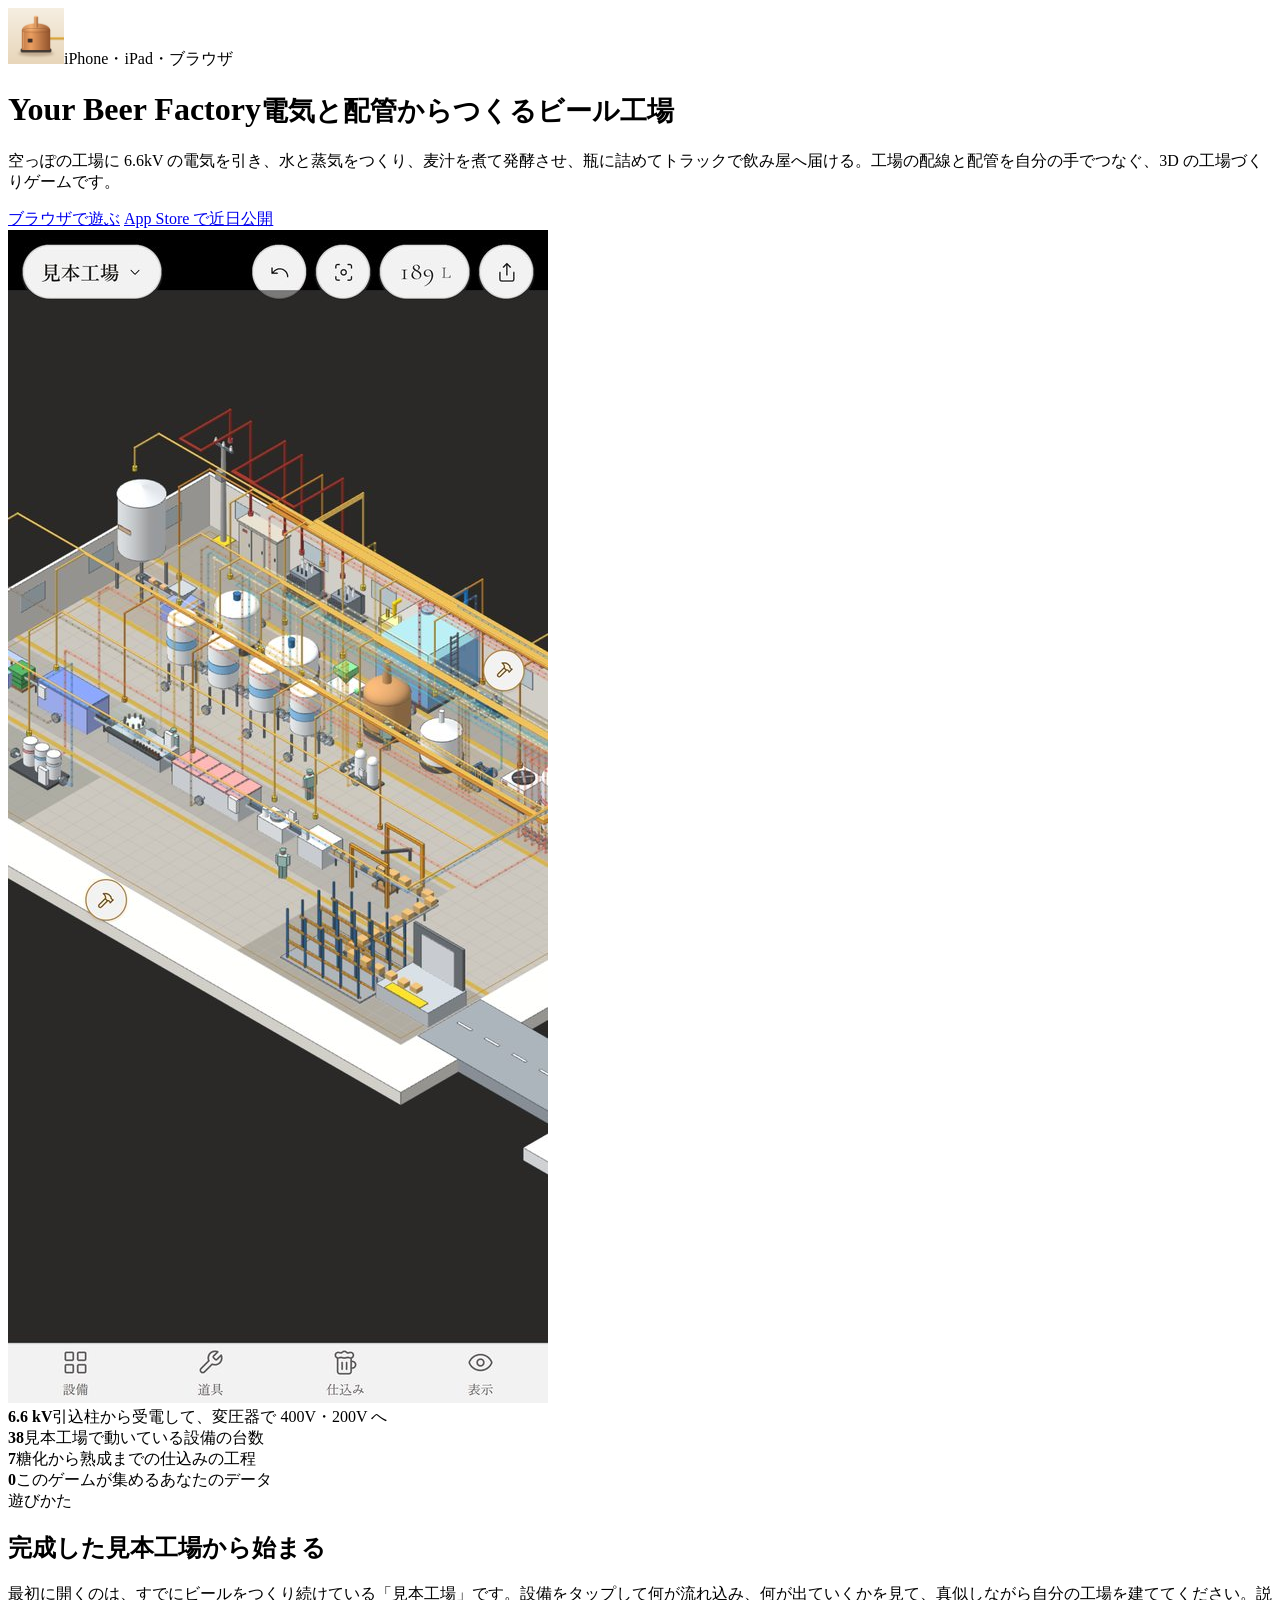
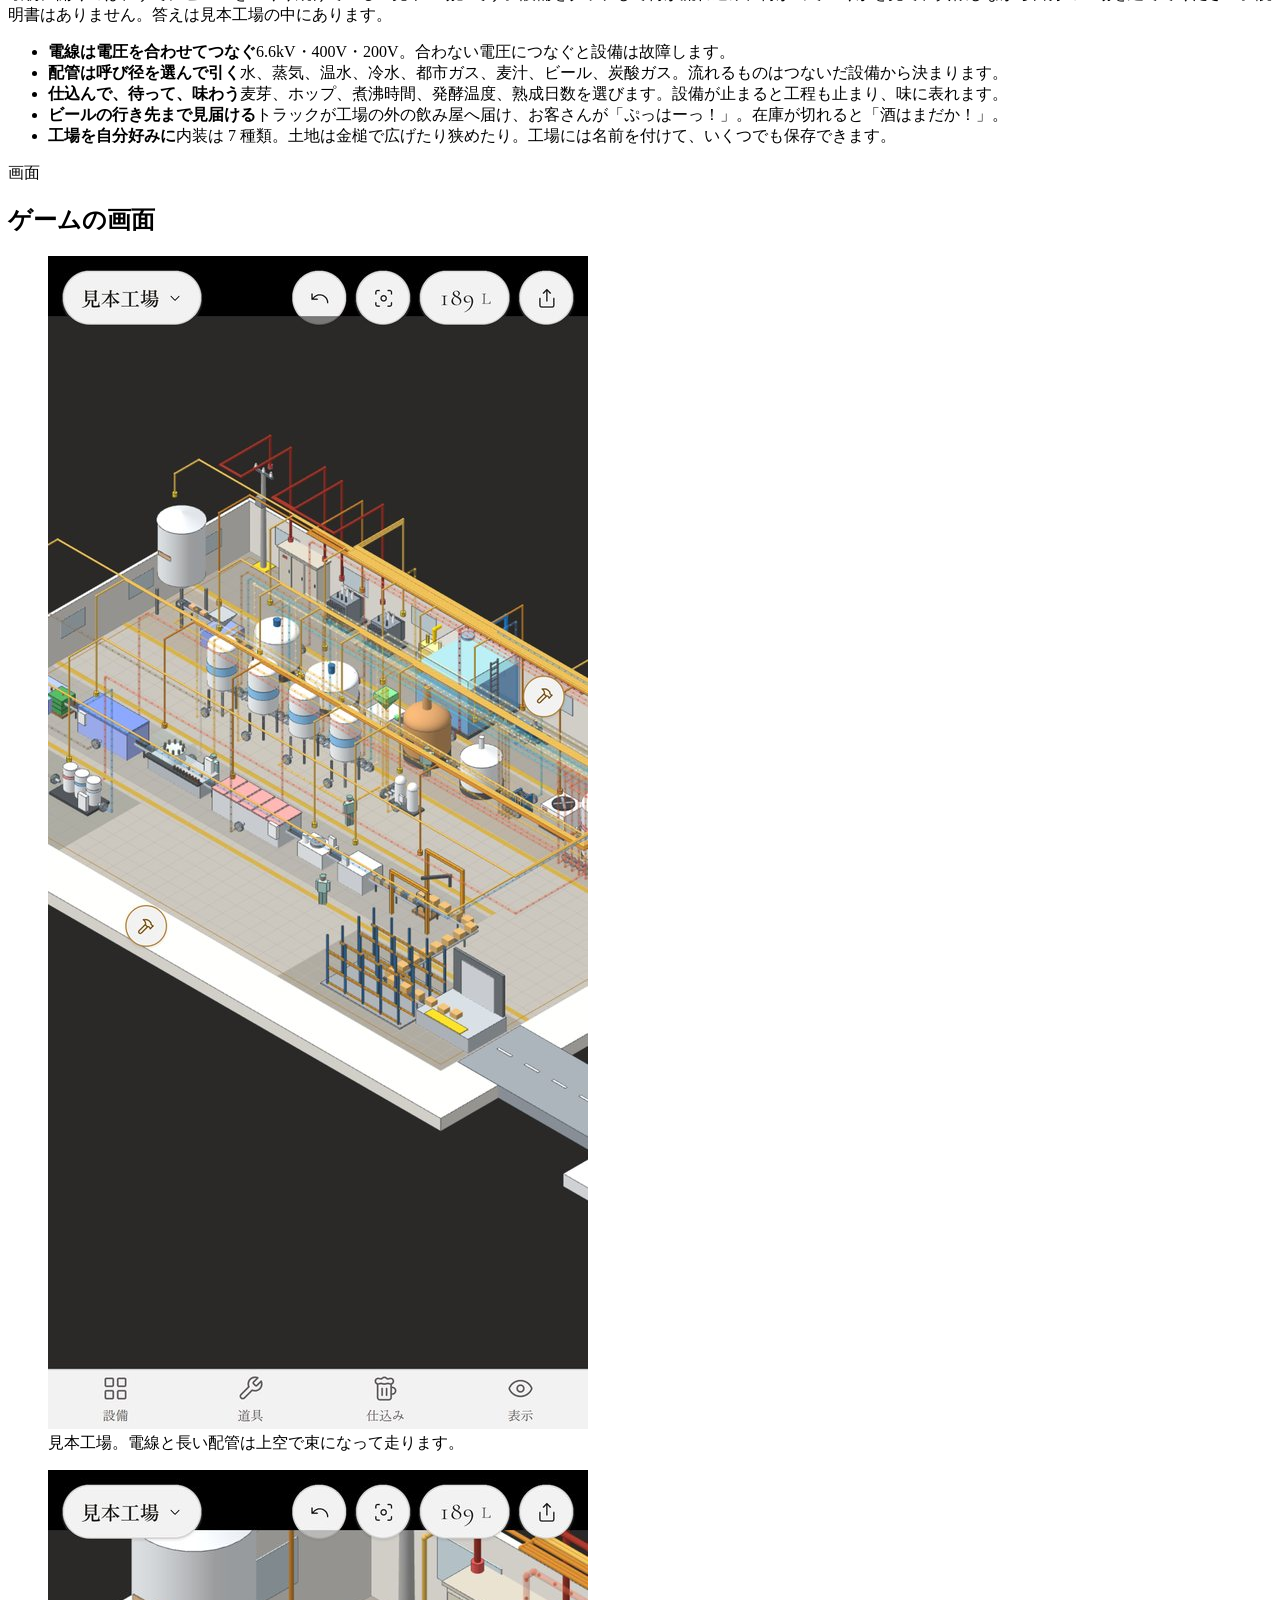
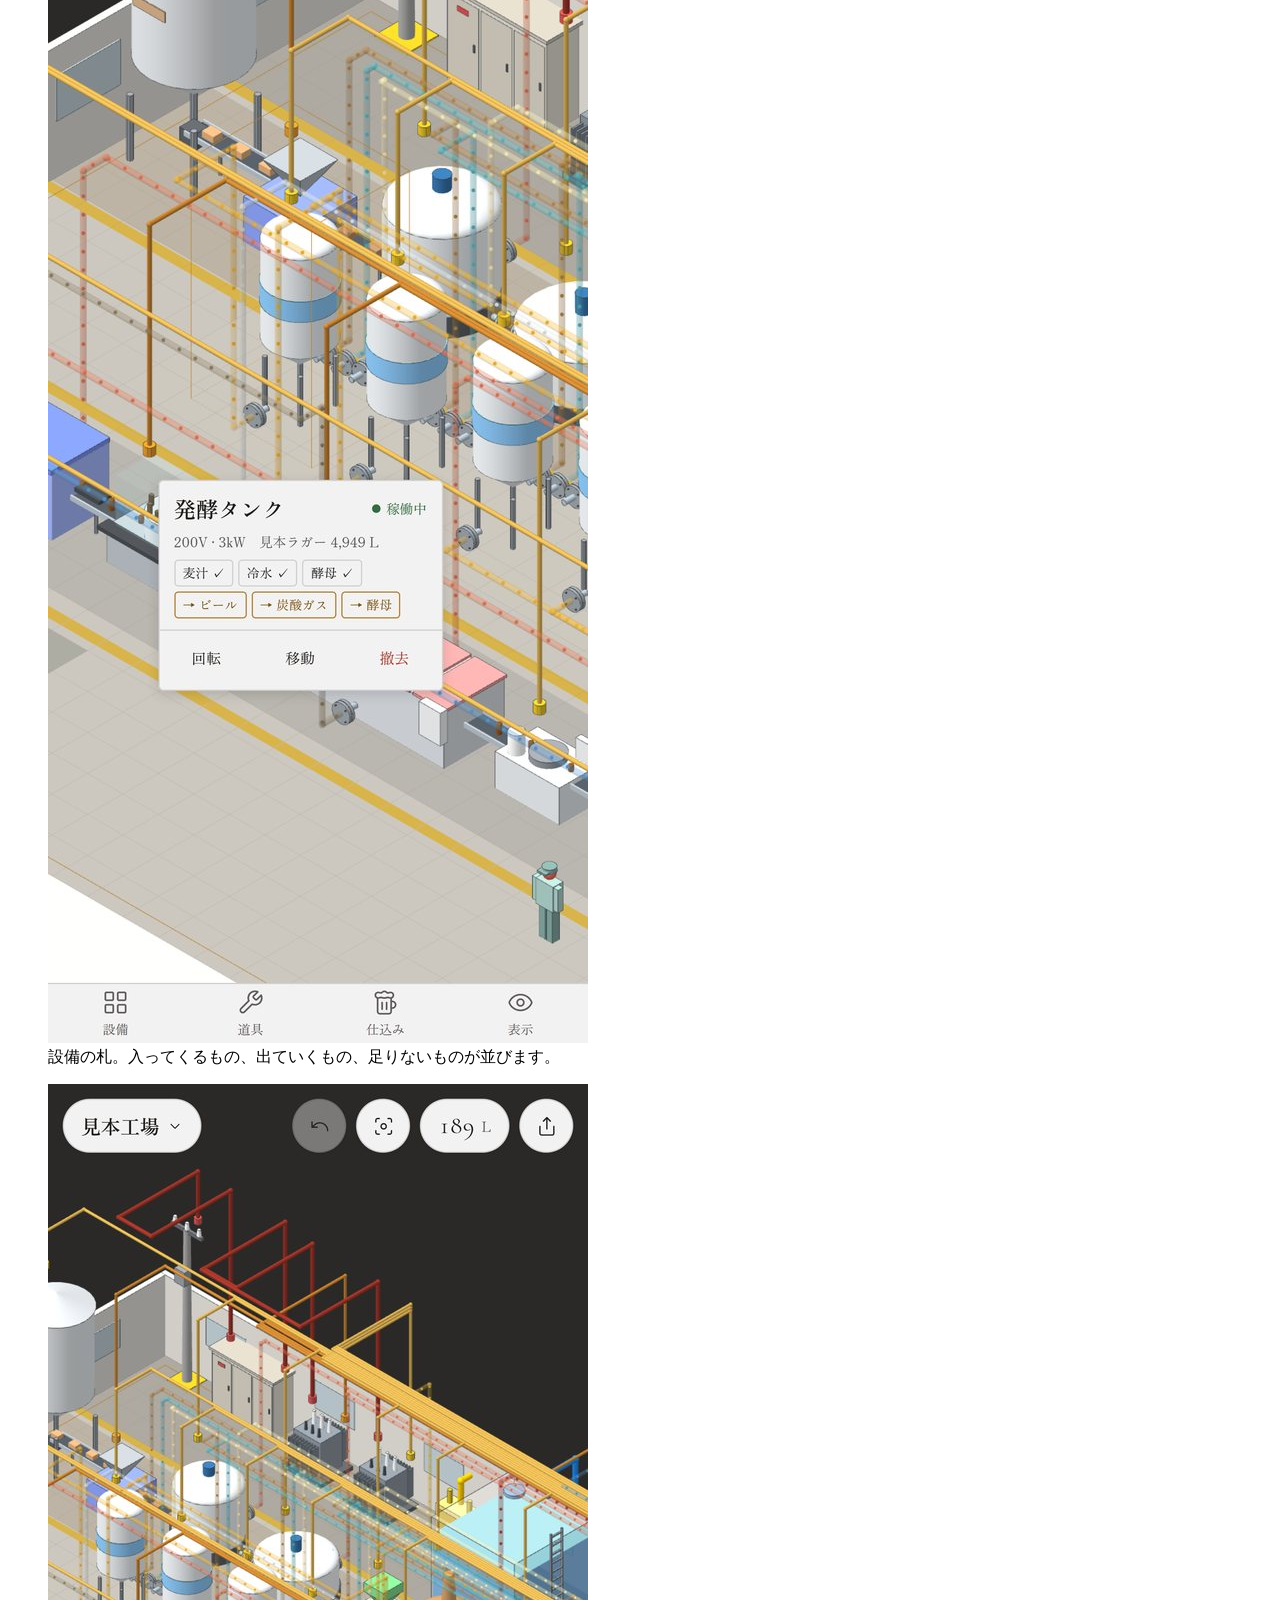
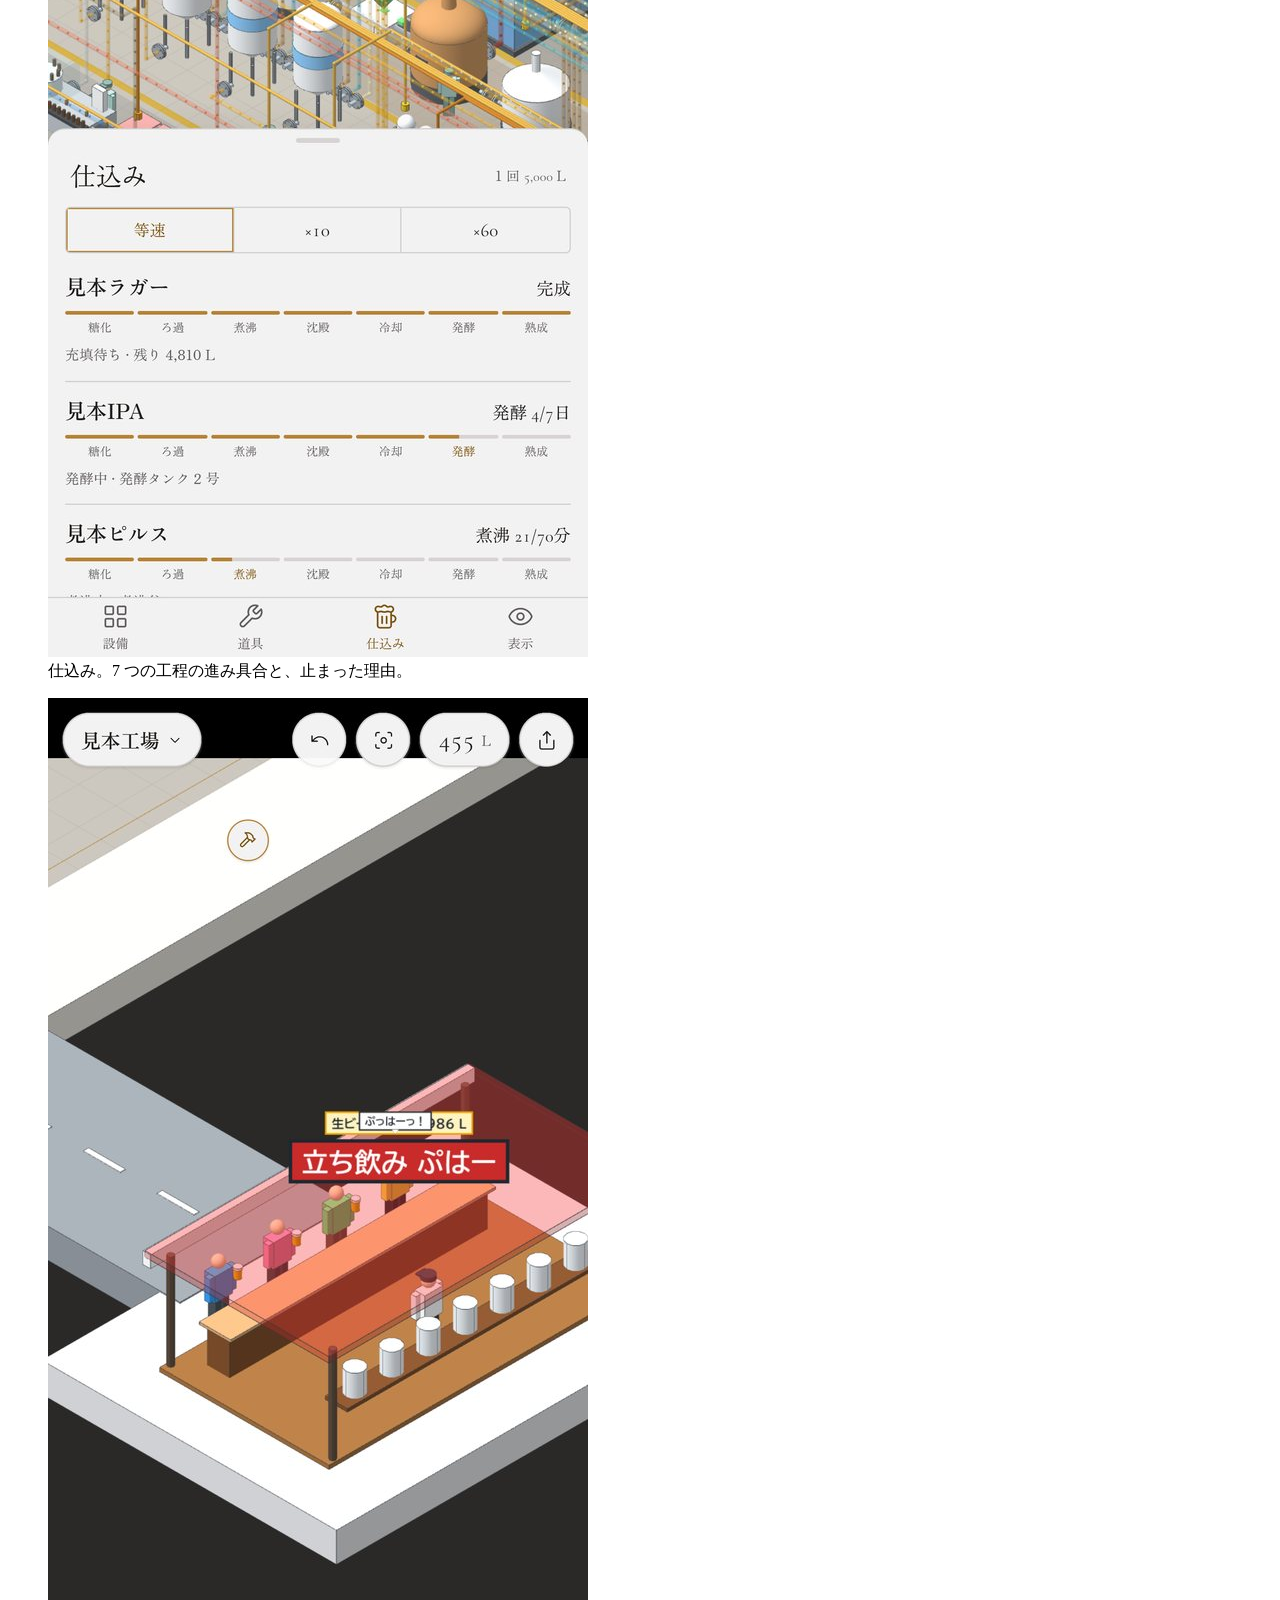
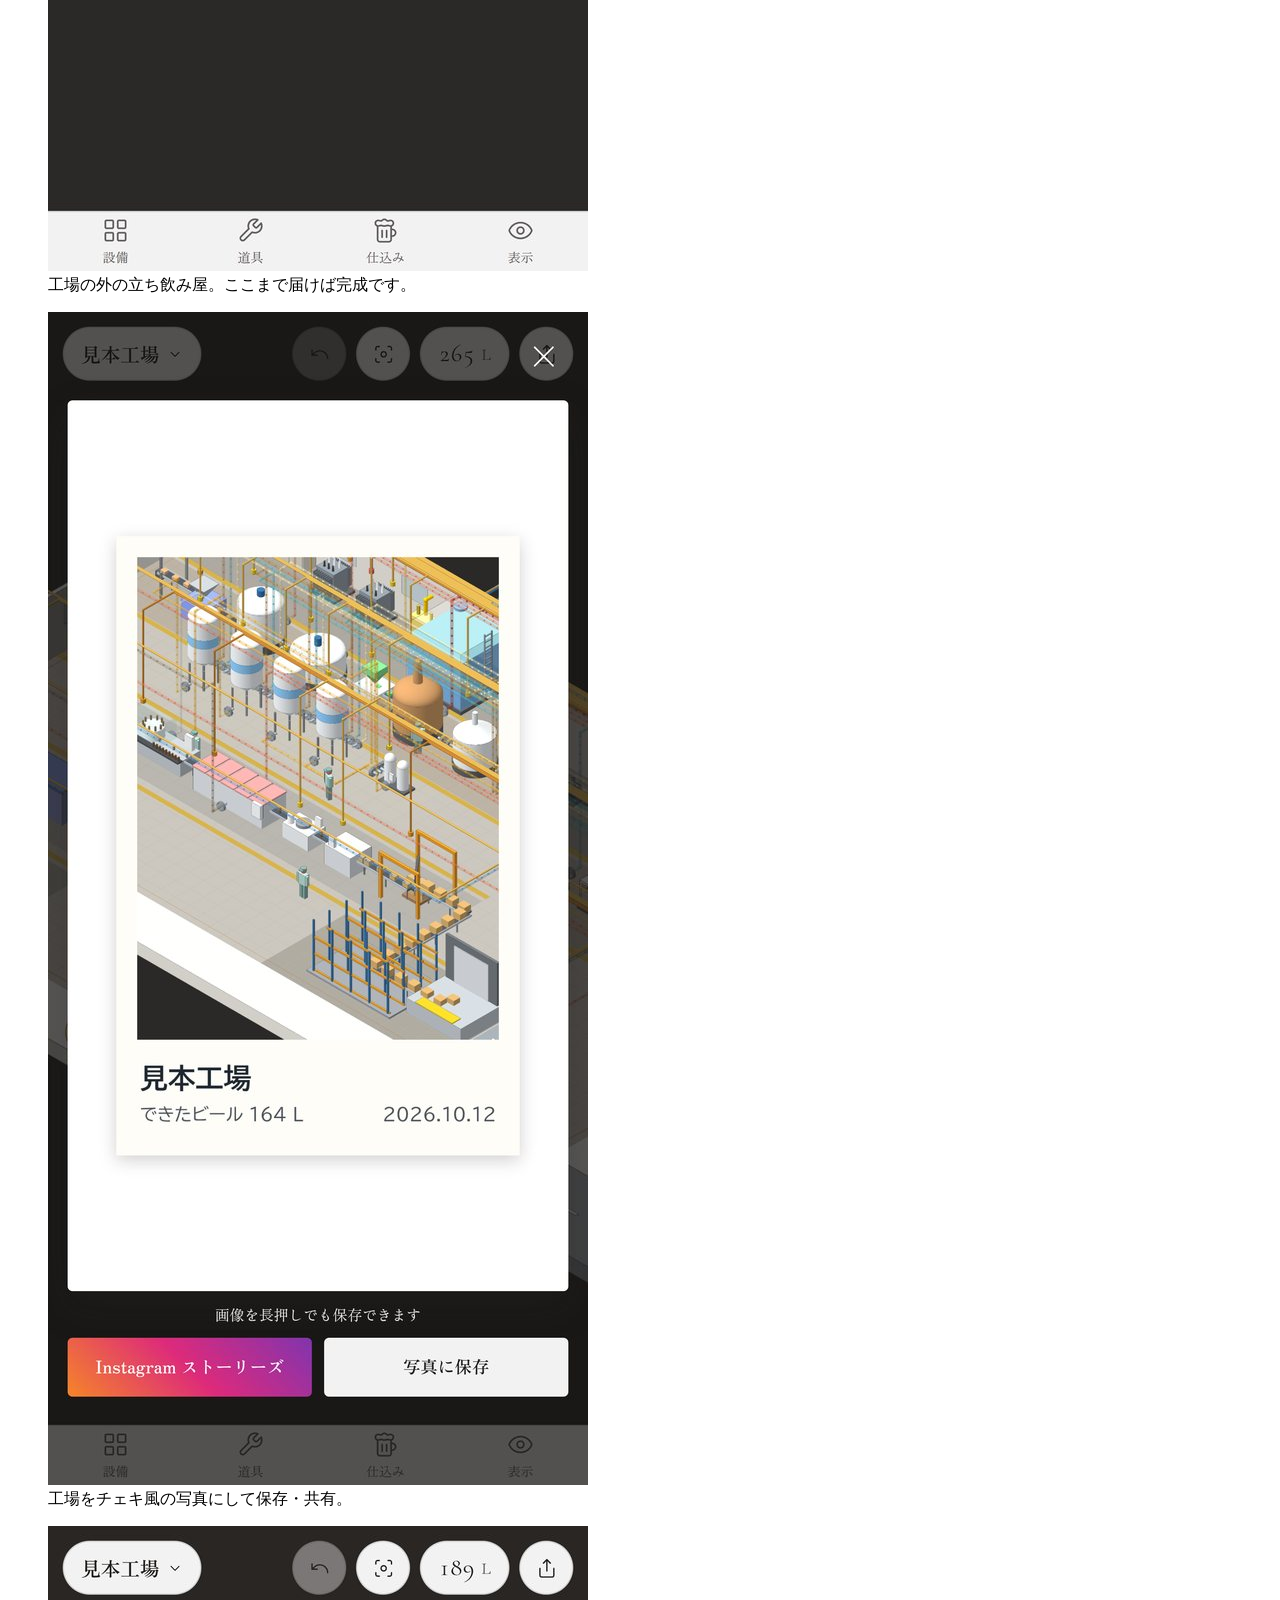
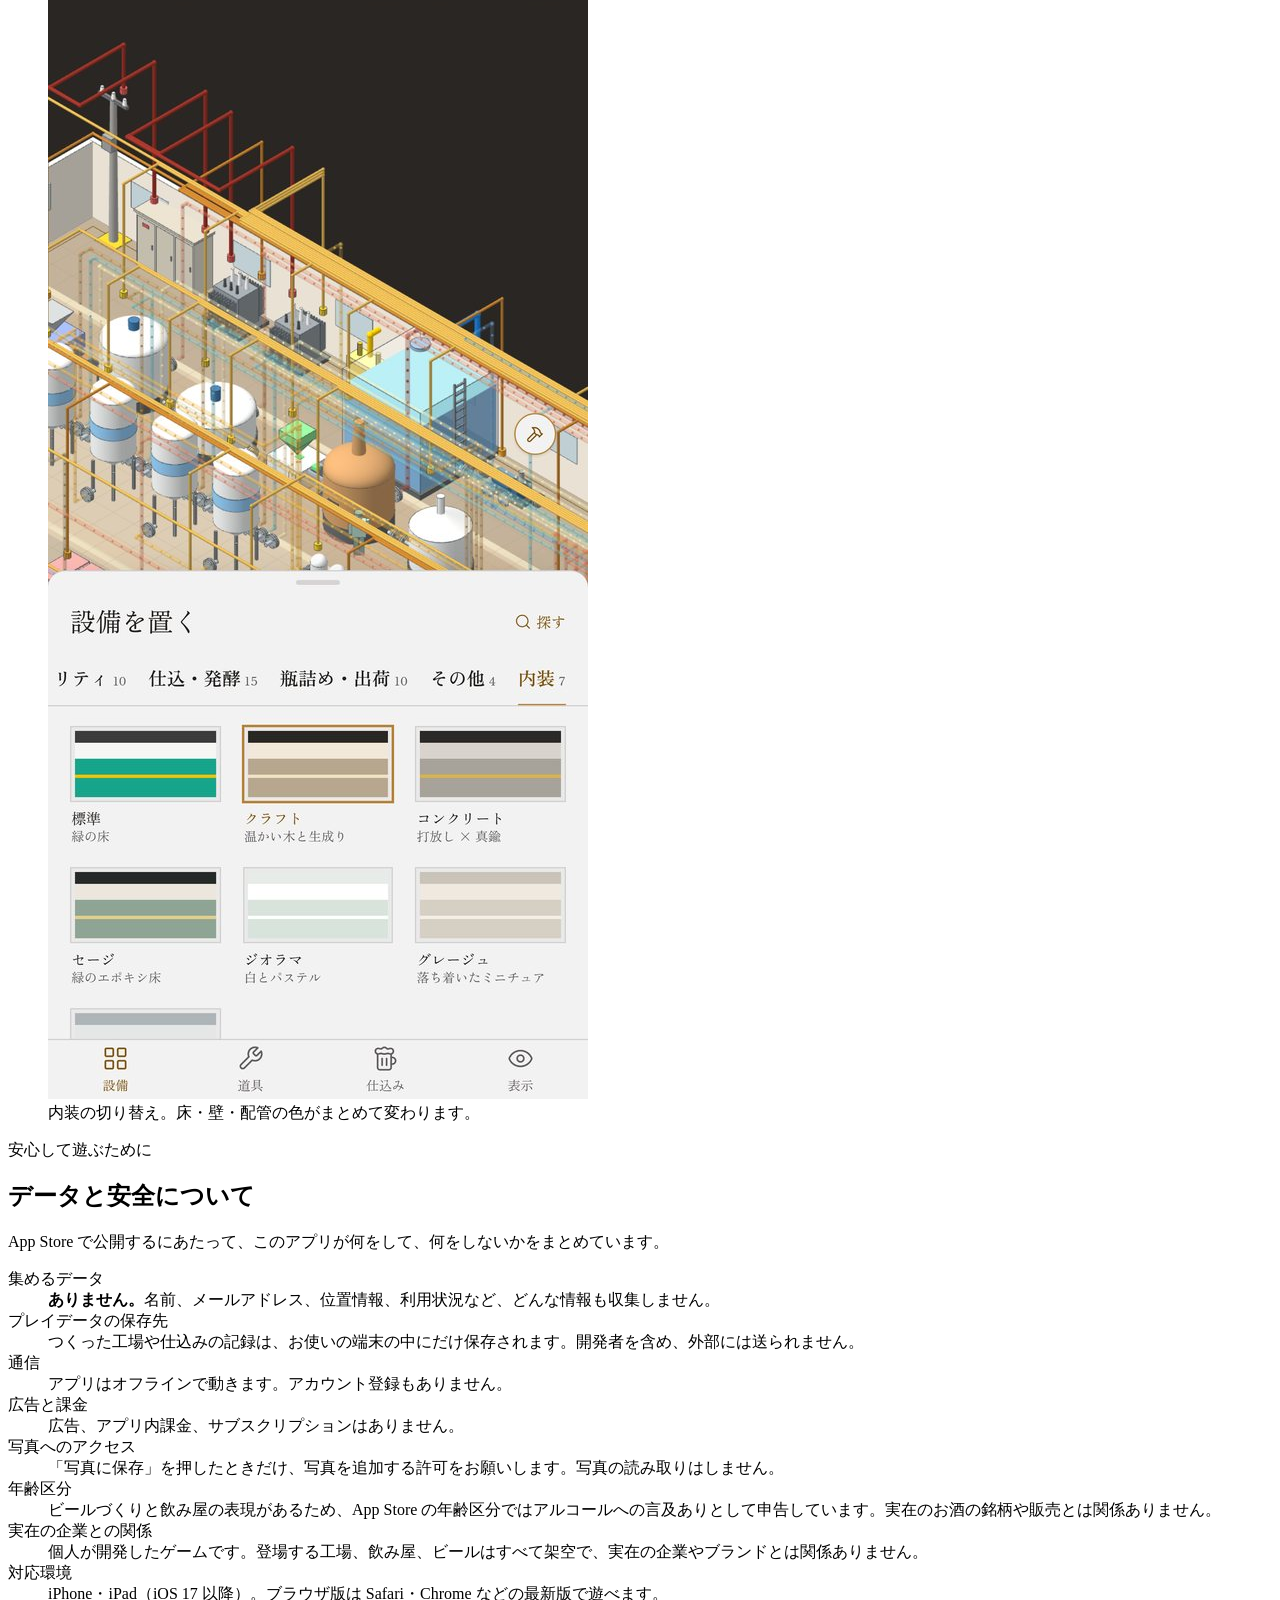
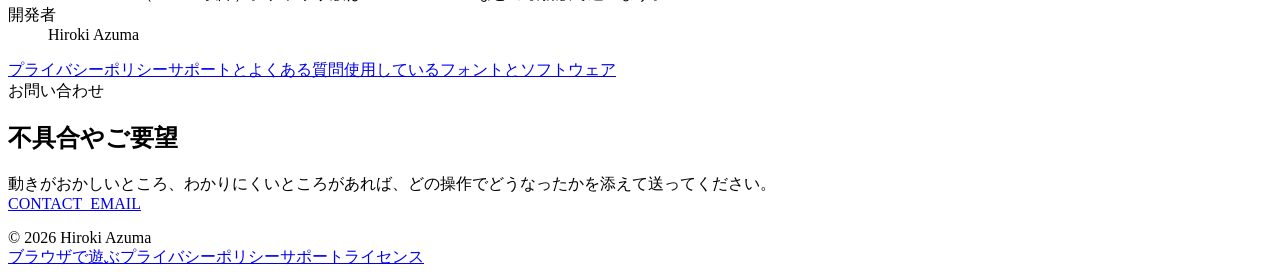
==== index.html @ 42e693d7 "Add files via upload" ====
<!doctype html>
<html lang="ja">
<head>
<meta charset="utf-8">
<meta name="viewport" content="width=device-width, initial-scale=1, viewport-fit=cover">
<title>Your Beer Factory — 電気と配管からつくるビール工場</title>
<meta name="description" content="受電・変電・配管・コンベヤを自分でつないで、ビール工場を丸ごとつくる3Dの工場づくりゲーム。データ収集なし、広告なし、アプリ内課金なし。">
<meta property="og:title" content="Your Beer Factory">
<meta property="og:description" content="電気と配管からつくるビール工場。iPhone・iPad とブラウザで遊べる3Dの工場づくりゲーム。">
<meta property="og:image" content="img/icon.png">
<link rel="icon" href="img/icon.png">
<link rel="apple-touch-icon" href="img/apple-touch-icon.png">
<link href="https://fonts.googleapis.com/css2?family=Zen+Old+Mincho:wght@400;600&family=Cormorant+Garamond:wght@600&family=BIZ+UDPGothic:wght@700&display=swap" rel="stylesheet">
<link rel="stylesheet" href="style.css">
</head>
<body>
<div class="wrap">

  <header class="hero">
    <div>
      <div class="brand"><img src="[data-uri]" alt="" width="56" height="56"><span>iPhone・iPad・ブラウザ</span></div>
      <h1>Your Beer Factory<small>電気と配管からつくるビール工場</small></h1>
      <p class="lead">空っぽの工場に 6.6kV の電気を引き、水と蒸気をつくり、麦汁を煮て発酵させ、瓶に詰めてトラックで飲み屋へ届ける。工場の配線と配管を自分の手でつなぐ、3D の工場づくりゲームです。</p>
      <div class="cta">
        <a class="btn solid" href="game.html">ブラウザで遊ぶ</a>
        <a class="btn" href="#" aria-disabled="true" title="App Store で公開されたらここにリンクが入ります">App Store で近日公開</a>
      </div>
    </div>
    <img class="phone" src="[data-uri]" width="540" height="1173" alt="見本工場の全景。受電設備、仕込み設備、発酵タンク、瓶詰めライン、製品倉庫が並ぶ">
  </header>

  <div class="meters" role="list">
    <div role="listitem"><b class="num">6.6 kV</b><span>引込柱から受電して、変圧器で 400V・200V へ</span></div>
    <div role="listitem"><b class="num">38</b><span>見本工場で動いている設備の台数</span></div>
    <div role="listitem"><b class="num">7</b><span>糖化から熟成までの仕込みの工程</span></div>
    <div role="listitem"><b class="num">0</b><span>このゲームが集めるあなたのデータ</span></div>
  </div>

  <section class="sec" id="play" aria-labelledby="h-play">
    <span class="tag" style="border-color:var(--hv)">遊びかた</span>
    <h2 id="h-play">完成した見本工場から始まる</h2>
    <p>最初に開くのは、すでにビールをつくり続けている「見本工場」です。設備をタップして何が流れ込み、何が出ていくかを見て、真似しながら自分の工場を建ててください。説明書はありません。答えは見本工場の中にあります。</p>
    <ul class="feat">
      <li><b>電線は電圧を合わせてつなぐ</b><span>6.6kV・400V・200V。合わない電圧につなぐと設備は故障します。</span></li>
      <li><b>配管は呼び径を選んで引く</b><span>水、蒸気、温水、冷水、都市ガス、麦汁、ビール、炭酸ガス。流れるものはつないだ設備から決まります。</span></li>
      <li><b>仕込んで、待って、味わう</b><span>麦芽、ホップ、煮沸時間、発酵温度、熟成日数を選びます。設備が止まると工程も止まり、味に表れます。</span></li>
      <li><b>ビールの行き先まで見届ける</b><span>トラックが工場の外の飲み屋へ届け、お客さんが「ぷっはーっ！」。在庫が切れると「酒はまだか！」。</span></li>
      <li><b>工場を自分好みに</b><span>内装は 7 種類。土地は金槌で広げたり狭めたり。工場には名前を付けて、いくつでも保存できます。</span></li>
    </ul>
  </section>

  <section class="sec" id="screens" aria-labelledby="h-screens">
    <span class="tag" style="border-color:var(--water)">画面</span>
    <h2 id="h-screens">ゲームの画面</h2>
    <div class="reel" tabindex="0" aria-label="ゲーム画面（横にスクロール）">
      <figure><img src="[data-uri]" width="540" height="1173" loading="lazy" alt="見本工場の全景"><figcaption>見本工場。電線と長い配管は上空で束になって走ります。</figcaption></figure>
      <figure><img src="[data-uri]" width="540" height="1173" loading="lazy" alt="発酵タンクの札"><figcaption>設備の札。入ってくるもの、出ていくもの、足りないものが並びます。</figcaption></figure>
      <figure><img src="[data-uri]" width="540" height="1173" loading="lazy" alt="仕込みの進み具合"><figcaption>仕込み。7 つの工程の進み具合と、止まった理由。</figcaption></figure>
      <figure><img src="[data-uri]" width="540" height="1173" loading="lazy" alt="工場の外の飲み屋"><figcaption>工場の外の立ち飲み屋。ここまで届けば完成です。</figcaption></figure>
      <figure><img src="[data-uri]" width="540" height="1173" loading="lazy" alt="チェキ風の写真"><figcaption>工場をチェキ風の写真にして保存・共有。</figcaption></figure>
      <figure><img src="[data-uri]" width="540" height="1173" loading="lazy" alt="内装の選択"><figcaption>内装の切り替え。床・壁・配管の色がまとめて変わります。</figcaption></figure>
    </div>
  </section>

  <section class="sec" id="trust" aria-labelledby="h-trust">
    <span class="tag" style="border-color:var(--beer)">安心して遊ぶために</span>
    <h2 id="h-trust">データと安全について</h2>
    <p>App Store で公開するにあたって、このアプリが何をして、何をしないかをまとめています。</p>
    <dl class="facts">
      <dt>集めるデータ</dt><dd><b>ありません。</b>名前、メールアドレス、位置情報、利用状況など、どんな情報も収集しません。</dd>
      <dt>プレイデータの保存先</dt><dd>つくった工場や仕込みの記録は、お使いの端末の中にだけ保存されます。開発者を含め、外部には送られません。</dd>
      <dt>通信</dt><dd>アプリはオフラインで動きます。アカウント登録もありません。</dd>
      <dt>広告と課金</dt><dd>広告、アプリ内課金、サブスクリプションはありません。</dd>
      <dt>写真へのアクセス</dt><dd>「写真に保存」を押したときだけ、写真を追加する許可をお願いします。写真の読み取りはしません。</dd>
      <dt>年齢区分</dt><dd>ビールづくりと飲み屋の表現があるため、App Store の年齢区分ではアルコールへの言及ありとして申告しています。実在のお酒の銘柄や販売とは関係ありません。</dd>
      <dt>実在の企業との関係</dt><dd>個人が開発したゲームです。登場する工場、飲み屋、ビールはすべて架空で、実在の企業やブランドとは関係ありません。</dd>
      <dt>対応環境</dt><dd>iPhone・iPad（iOS 17 以降）。ブラウザ版は Safari・Chrome などの最新版で遊べます。</dd>
      <dt>開発者</dt><dd>Hiroki Azuma</dd>
    </dl>
    <div class="links"><a href="privacy.html">プライバシーポリシー</a><a href="support.html">サポートとよくある質問</a><a href="licenses.html">使用しているフォントとソフトウェア</a></div>
  </section>

  <section class="sec" id="contact" aria-labelledby="h-contact">
    <span class="tag" style="border-color:var(--brass)">お問い合わせ</span>
    <h2 id="h-contact">不具合やご要望</h2>
    <p>動きがおかしいところ、わかりにくいところがあれば、どの操作でどうなったかを添えて送ってください。<br><a href="mailto:CONTACT_EMAIL">CONTACT_EMAIL</a></p>
  </section>

  <footer>
    <span>© 2026 Hiroki Azuma</span>
    <nav><a href="game.html">ブラウザで遊ぶ</a><a href="privacy.html">プライバシーポリシー</a><a href="support.html">サポート</a><a href="licenses.html">ライセンス</a></nav>
  </footer>
</div>
</body>
</html>
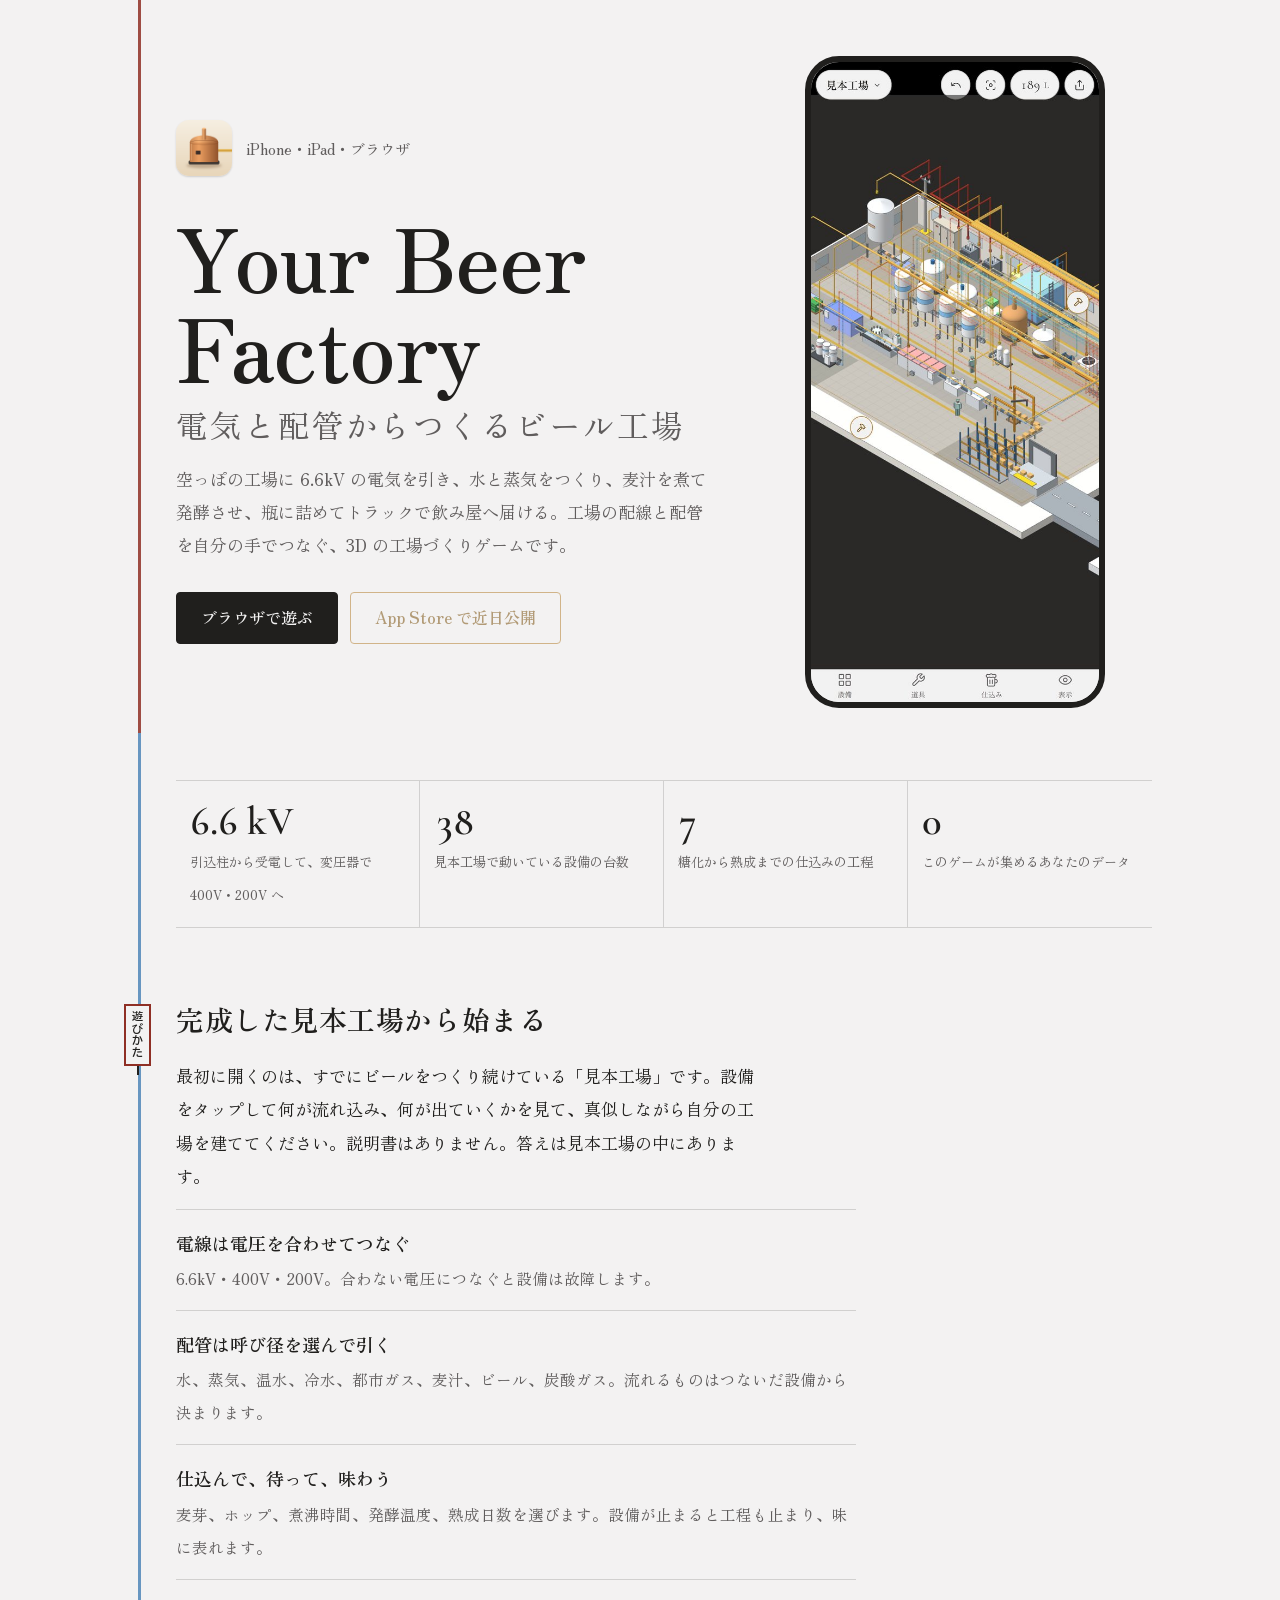
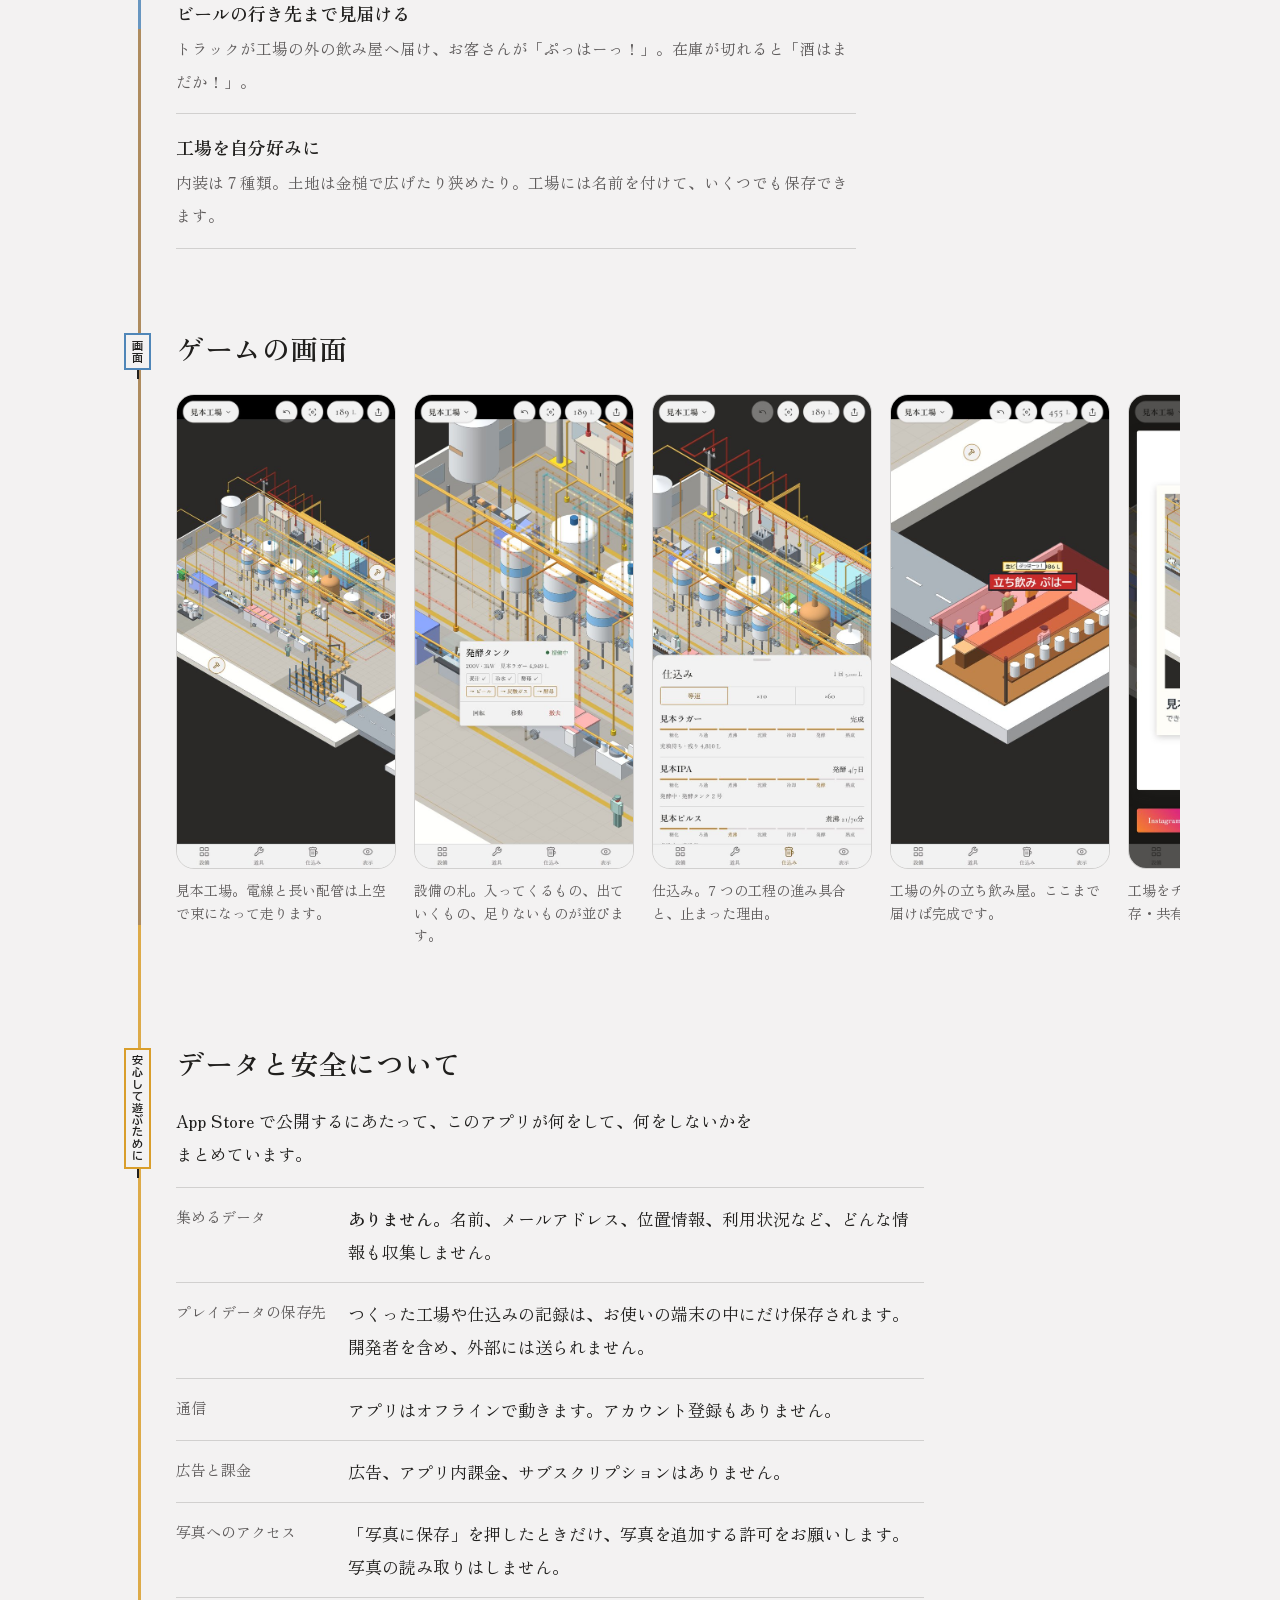
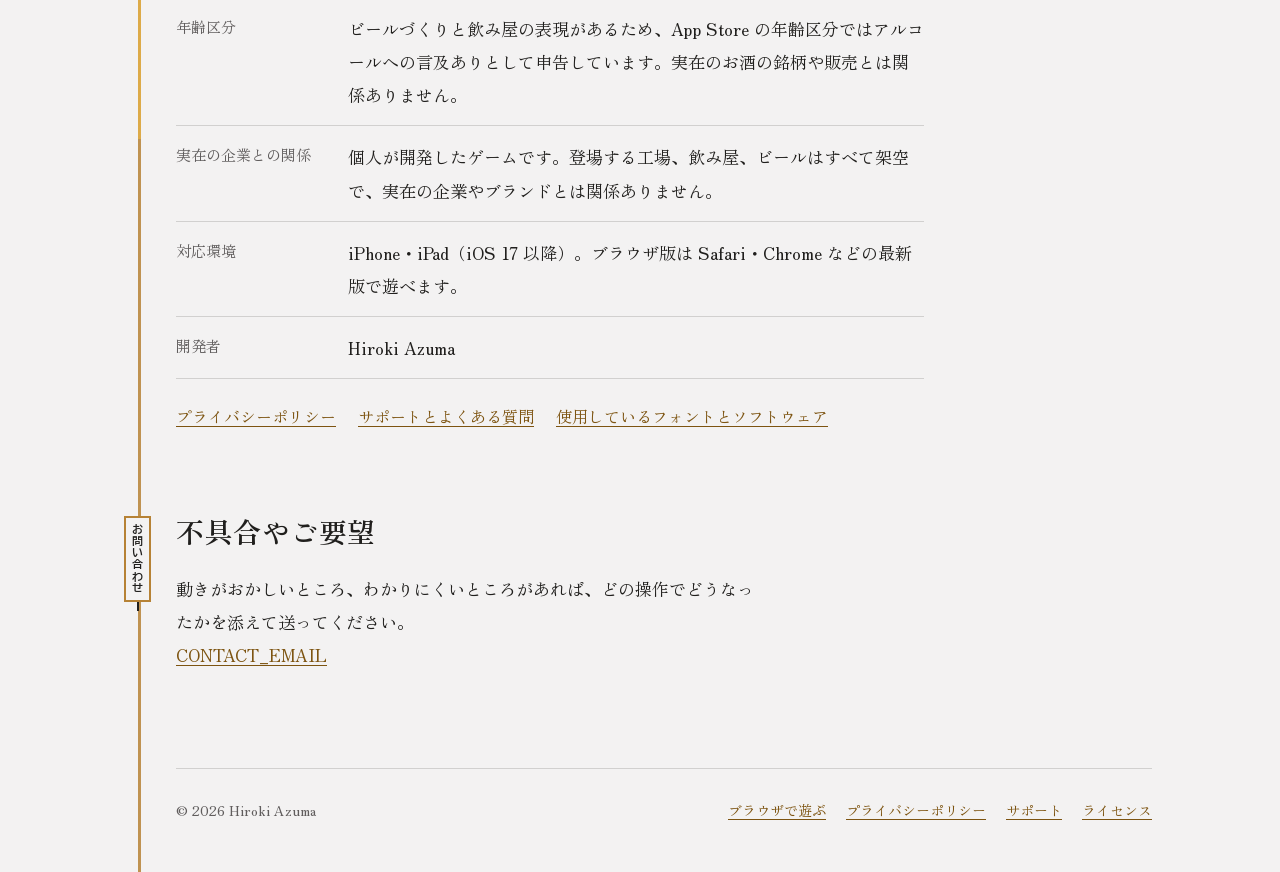
==== commit 00da440f: "Add files via upload" ====
--- a/index.html
+++ b/index.html
@@ -3,7 +3,7 @@
 <head>
 <meta charset="utf-8">
 <meta name="viewport" content="width=device-width, initial-scale=1, viewport-fit=cover">
-<title>Your Beer Factory — 電気と配管からつくるビール工場</title>
+<title>Your Beer Factory — 一からつくるビール工場</title>
 <meta name="description" content="受電・変電・配管・コンベヤを自分でつないで、ビール工場を丸ごとつくる3Dの工場づくりゲーム。データ収集なし、広告なし、アプリ内課金なし。">
 <meta property="og:title" content="Your Beer Factory">
 <meta property="og:description" content="電気と配管からつくるビール工場。iPhone・iPad とブラウザで遊べる3Dの工場づくりゲーム。">
--- a/style.css
+++ b/style.css
@@ -0,0 +1,107 @@
+/* Your Beer Factory — site styles
+   The page borrows the game's own vocabulary: pipe-label tags in the game's fluid colours,
+   a mincho text face, and Cormorant numerals. */
+@font-face{font-family:'ZOM Local';src:url('fonts/ZenOldMincho-Regular.woff2') format('woff2');font-weight:400;font-display:swap}
+@font-face{font-family:'ZOM Local';src:url('fonts/ZenOldMincho-SemiBold.woff2') format('woff2');font-weight:600 700;font-display:swap}
+@font-face{font-family:'CG Local';src:url('fonts/CormorantGaramond.woff2') format('woff2');font-weight:300 700;font-display:swap}
+@font-face{font-family:'BIZ Local';src:url('fonts/BIZUDPGothic-Bold.woff2') format('woff2');font-weight:700;font-display:swap}
+
+:root{
+  --bg:#f3f2f2; --surf:#eae9e9; --ink:#201f1d; --mute:#605d5d; --line:rgba(32,31,29,.16);
+  --brass:#b68235; --brassT:#7d5411;
+  --hv:#8f2f25; --water:#4f86b8; --steam:#9b3a35; --beer:#d99e2b; --wort:#a27a45; --chw:#4fa4ad;
+  --f-text:'ZOM Local','Zen Old Mincho','Hiragino Mincho ProN','Yu Mincho',serif;
+  --f-num:'CG Local','Cormorant Garamond','ZOM Local',serif;
+  --f-tag:'BIZ Local','BIZ UDPGothic','Hiragino Sans',sans-serif;
+  color-scheme:light dark;
+}
+@media (prefers-color-scheme:dark){:root{
+  --bg:#262423; --surf:#2d2b2b; --ink:#f2eeee; --mute:#bab6b6; --line:rgba(248,244,244,.14);
+  --brass:#e1ad66; --brassT:#facb8d;
+}}
+*,*::before,*::after{box-sizing:border-box}
+html{-webkit-text-size-adjust:100%}
+body{margin:0;background:var(--bg);color:var(--ink);font-family:var(--f-text);font-size:17px;line-height:1.95;font-feature-settings:"palt" 0}
+a{color:var(--brassT);text-underline-offset:3px}
+a:focus-visible,button:focus-visible{outline:2px solid var(--brass);outline-offset:3px}
+img{max-width:100%;height:auto;display:block}   /* keep the picture's own proportions when its width is limited */
+.num{font-family:var(--f-num);font-variant-numeric:tabular-nums}
+
+/* the overhead line: a single cable runs down the left edge and every section hangs a tag on it */
+.wrap{position:relative;max-width:1080px;margin:0 auto;padding:0 28px 0 76px}
+.wrap::before{content:'';position:absolute;left:38px;top:0;bottom:0;width:3px;background:linear-gradient(var(--hv) 0 18%,var(--water) 18% 40%,var(--wort) 40% 62%,var(--beer) 62% 82%,var(--brass) 82%);opacity:.85}
+.sec{position:relative;padding:72px 0 8px}
+.tag{position:absolute;left:-52px;top:76px;font-family:var(--f-tag);font-weight:700;font-size:11px;line-height:1;padding:5px 6px;border:2px solid var(--ink);background:var(--bg);color:var(--ink);white-space:nowrap;writing-mode:vertical-rl;letter-spacing:.08em}
+.tag::before{content:'';position:absolute;inset:auto auto -11px 50%;width:2px;height:9px;background:var(--ink);transform:translateX(-50%)}
+.sec h2{font-size:28px;font-weight:600;line-height:1.4;margin:0 0 20px;letter-spacing:.02em}
+.sec p{max-width:34em;margin:0 0 1em}
+.lead{color:var(--mute)}
+
+/* hero */
+.hero{display:grid;grid-template-columns:minmax(0,1.15fr) minmax(0,.85fr);gap:48px;align-items:center;padding:56px 0 24px}
+.brand{display:flex;align-items:center;gap:14px;margin-bottom:34px}
+.brand img{width:56px;height:56px;border-radius:13px;box-shadow:0 1px 2px rgba(0,0,0,.15)}
+.brand span{font-size:15px;color:var(--mute)}
+h1{font-size:clamp(44px,7.4vw,88px);line-height:1.02;font-weight:600;margin:0 0 22px;letter-spacing:-.01em}
+h1 small{display:block;font-size:.36em;font-weight:400;letter-spacing:.06em;margin-top:18px;color:var(--mute)}
+.cta{display:flex;flex-wrap:wrap;gap:12px;margin-top:30px}
+.btn{display:inline-flex;align-items:center;min-height:52px;padding:0 24px;border:1px solid var(--brass);border-radius:4px;font-size:16px;font-weight:600;text-decoration:none;color:var(--brassT);background:transparent}
+.btn.solid{background:var(--ink);border-color:var(--ink);color:var(--bg)}
+.btn.solid:hover{background:var(--brassT);border-color:var(--brassT)}
+.btn[aria-disabled=true]{opacity:.55;pointer-events:none}
+.phone{justify-self:center;width:min(300px,100%);aspect-ratio:1320/2868;object-fit:cover;border-radius:34px;overflow:hidden;border:6px solid var(--ink);background:var(--ink)}
+
+/* the readout: a strip of numbers like the factory's own meters */
+.meters{display:grid;grid-template-columns:repeat(4,minmax(0,1fr));border-top:1px solid var(--line);border-bottom:1px solid var(--line);margin:48px 0 0}
+.meters div{padding:18px 14px;border-right:1px solid var(--line)}
+.meters div:last-child{border-right:0}
+.meters b{display:block;font-family:var(--f-num);font-weight:600;font-size:40px;line-height:1.1}
+.meters span{font-size:13px;color:var(--mute)}
+
+/* screenshots: a horizontal reel */
+.reel{display:flex;gap:18px;overflow-x:auto;scroll-snap-type:x mandatory;padding:6px 2px 18px;margin-right:-28px}
+.reel figure{flex:0 0 220px;margin:0;scroll-snap-align:start}
+.reel img{border-radius:18px;border:1px solid var(--line)}
+.reel figcaption{font-size:14px;color:var(--mute);margin-top:10px;line-height:1.6}
+
+/* plain lists of what the game does */
+.feat{list-style:none;padding:0;margin:0;max-width:40em}
+.feat li{padding:16px 0;border-top:1px solid var(--line)}
+.feat li:last-child{border-bottom:1px solid var(--line)}
+.feat b{display:block;font-size:18px;font-weight:600}
+.feat span{color:var(--mute);font-size:15.5px}
+
+/* trust facts: question on the left, plain answer on the right */
+.facts{display:grid;grid-template-columns:minmax(9em,auto) 1fr;margin:0;max-width:44em;border-top:1px solid var(--line)}
+.facts dt,.facts dd{padding:14px 0;border-bottom:1px solid var(--line);margin:0}
+.facts dt{color:var(--mute);font-size:15px;padding-right:22px}
+.facts dd b{font-weight:600}
+.links{display:flex;flex-wrap:wrap;gap:10px 22px;margin-top:22px;font-size:16px}
+
+/* document pages (privacy / support / licences) */
+.doc{max-width:42em;padding:40px 0 20px}
+.doc h1{font-size:clamp(32px,5vw,44px);margin-bottom:6px}
+.doc h2{font-size:20px;margin:34px 0 6px}
+.doc .meta{color:var(--mute);font-size:14px}
+.doc pre{white-space:pre-wrap;font-size:12.5px;line-height:1.6;background:var(--surf);padding:16px;border-radius:4px;font-family:ui-monospace,Menlo,monospace}
+.back{display:inline-block;margin-top:30px;font-size:15px}
+
+footer{margin-top:72px;padding:28px 0 48px;border-top:1px solid var(--line);font-size:14px;color:var(--mute);display:flex;flex-wrap:wrap;gap:8px 26px;justify-content:space-between}
+footer nav{display:flex;flex-wrap:wrap;gap:8px 20px}
+
+@media (max-width:760px){
+  body{font-size:16px}
+  .wrap{padding:0 20px 0 52px}
+  .wrap::before{left:22px}
+  .tag{left:-42px;font-size:10px;padding:4px 5px}
+  .hero{grid-template-columns:1fr;gap:34px;padding-top:36px}
+  .phone{width:min(240px,100%);border-width:5px;border-radius:28px}
+  .reel figure{flex-basis:180px}
+  .meters{grid-template-columns:repeat(2,minmax(0,1fr))}
+  .meters div:nth-child(2){border-right:0}
+  .meters div:nth-child(-n+2){border-bottom:1px solid var(--line)}
+  .facts{grid-template-columns:1fr}
+  .facts dt{border-bottom:0;padding-bottom:0}
+  .reel{margin-right:-20px}
+}
+@media (prefers-reduced-motion:reduce){*{scroll-behavior:auto!important}}
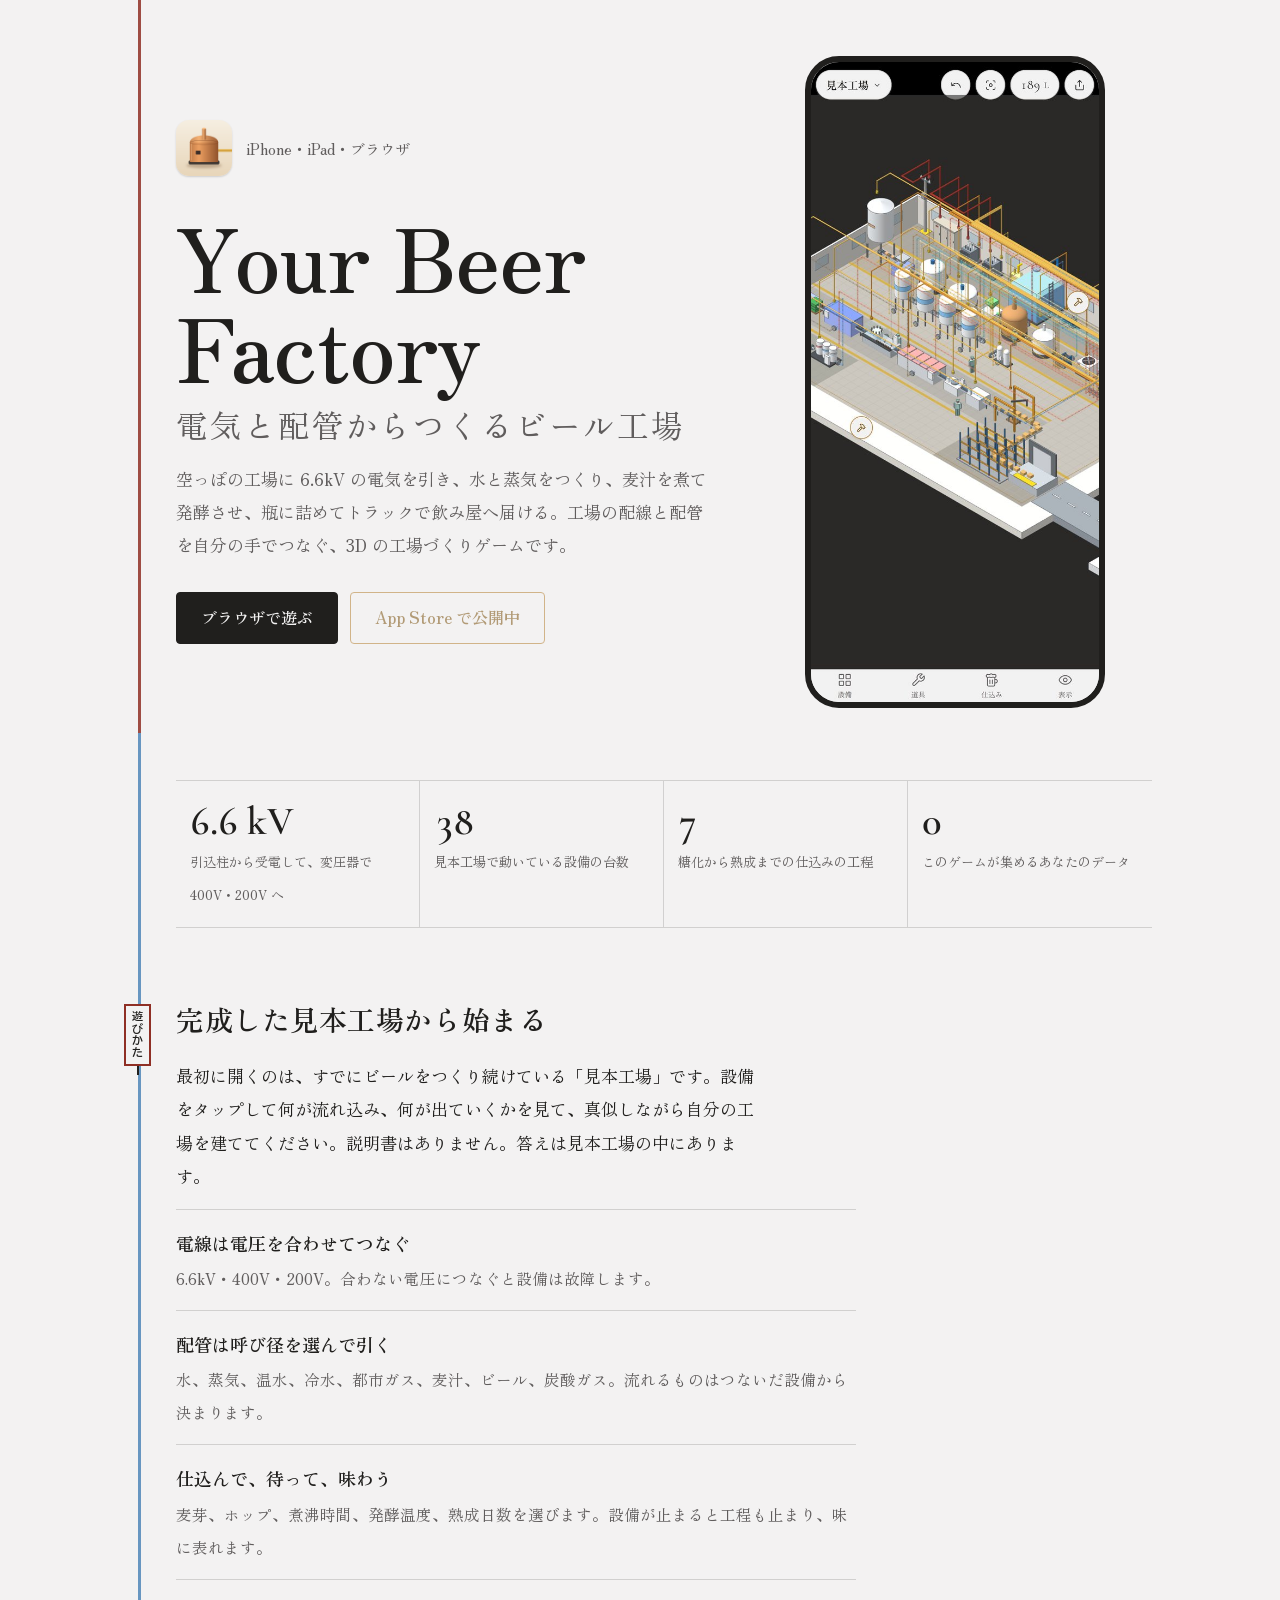
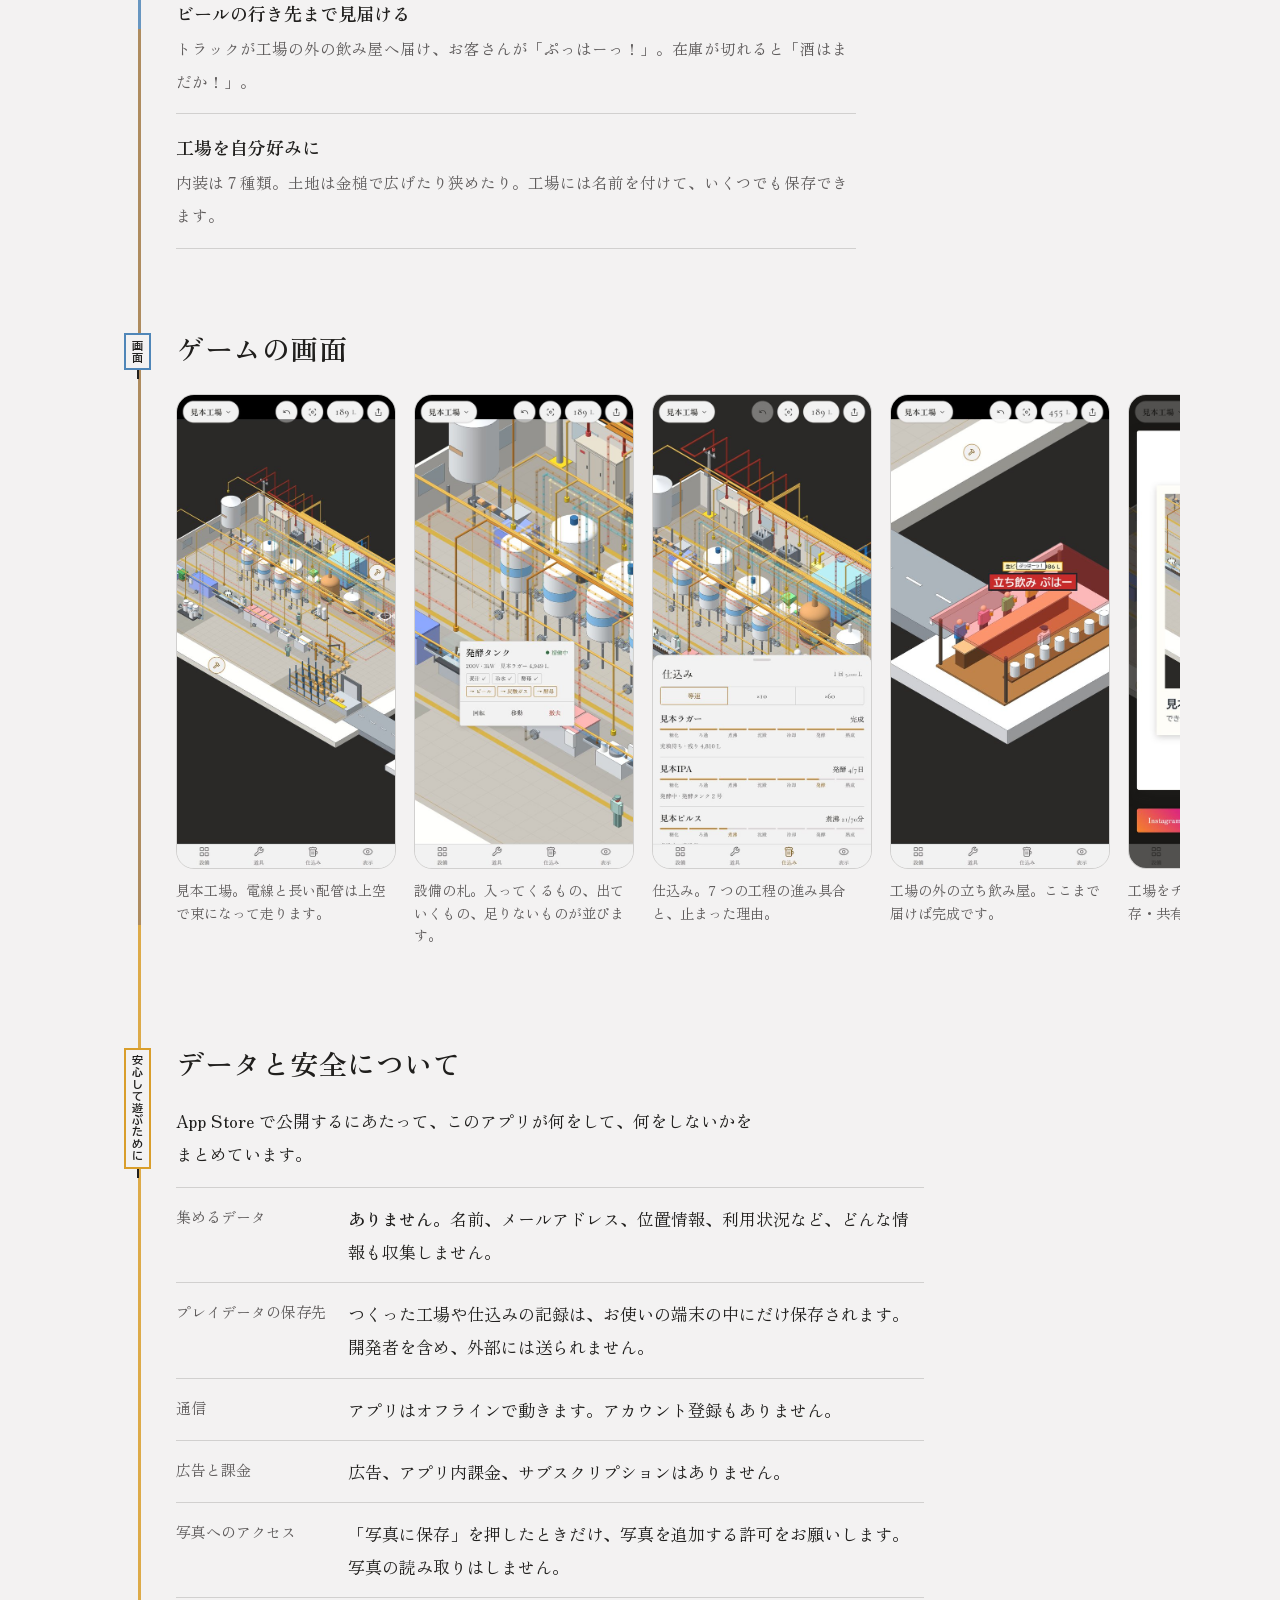
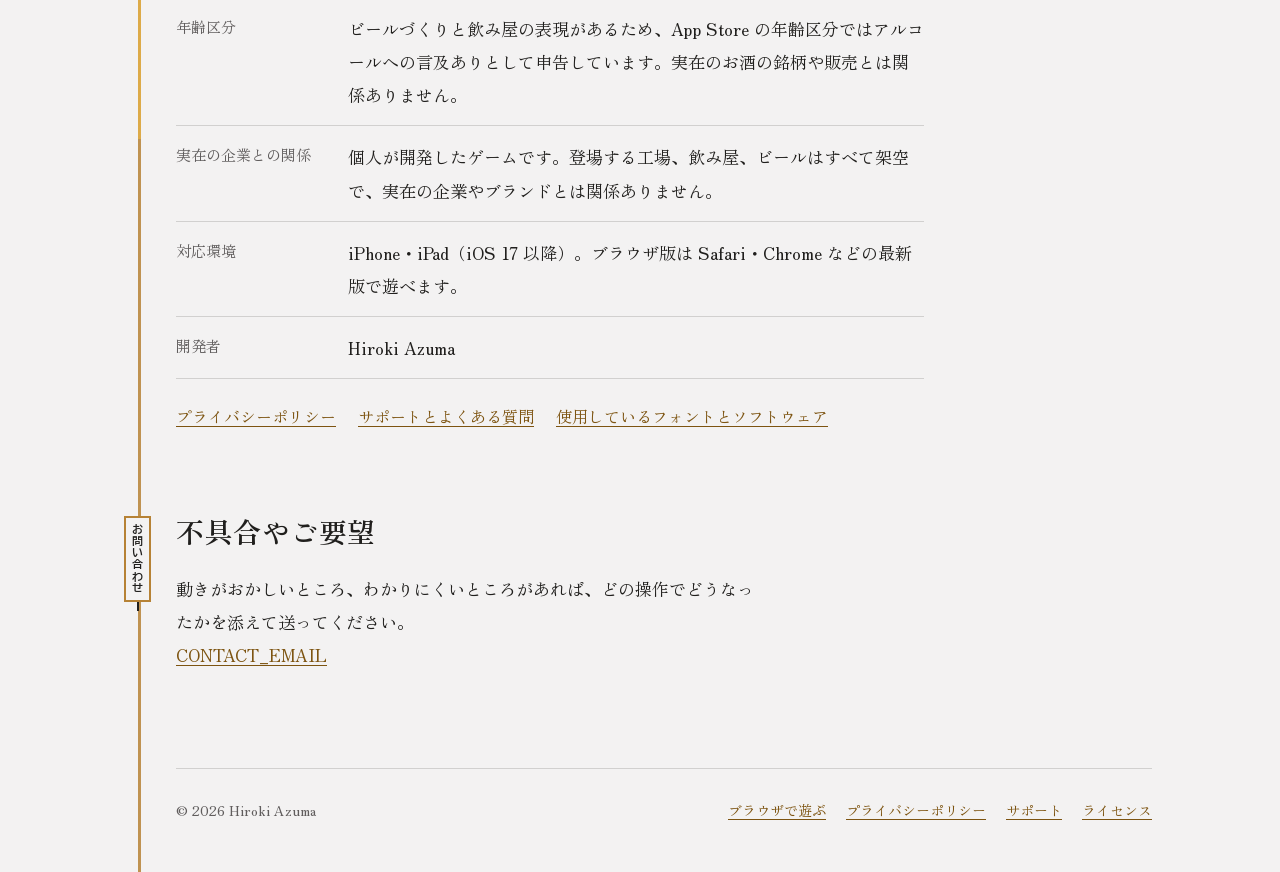
==== commit 9bc1d031: "Update index.html" ====
--- a/index.html
+++ b/index.html
@@ -23,7 +23,7 @@
       <p class="lead">空っぽの工場に 6.6kV の電気を引き、水と蒸気をつくり、麦汁を煮て発酵させ、瓶に詰めてトラックで飲み屋へ届ける。工場の配線と配管を自分の手でつなぐ、3D の工場づくりゲームです。</p>
       <div class="cta">
         <a class="btn solid" href="game.html">ブラウザで遊ぶ</a>
-        <a class="btn" href="#" aria-disabled="true" title="App Store で公開されたらここにリンクが入ります">App Store で近日公開</a>
+        <a class="btn" href="#" aria-disabled="true" title="https://apps.apple.com/jp/app/yourbeerfactory/id6821937605">App Store で公開中</a>
       </div>
     </div>
     <img class="phone" src="[data-uri]" width="540" height="1173" alt="見本工場の全景。受電設備、仕込み設備、発酵タンク、瓶詰めライン、製品倉庫が並ぶ">
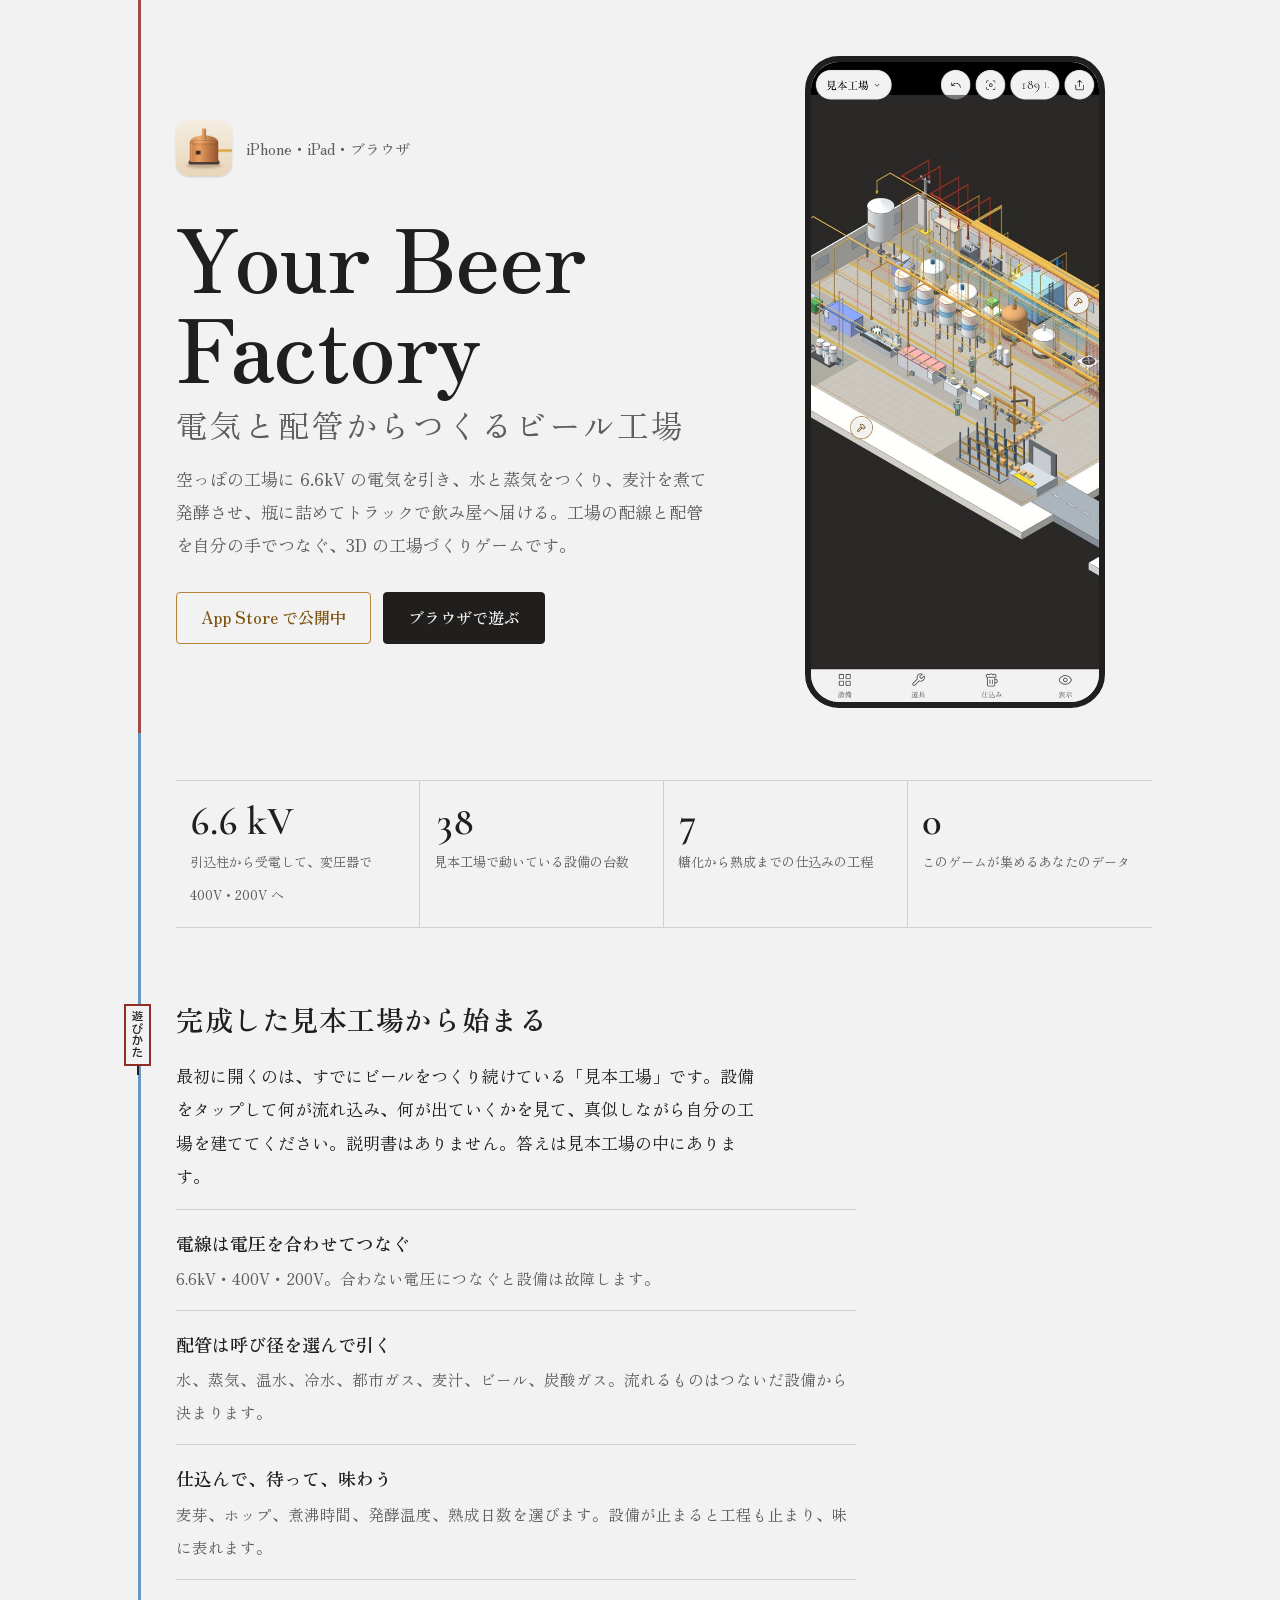
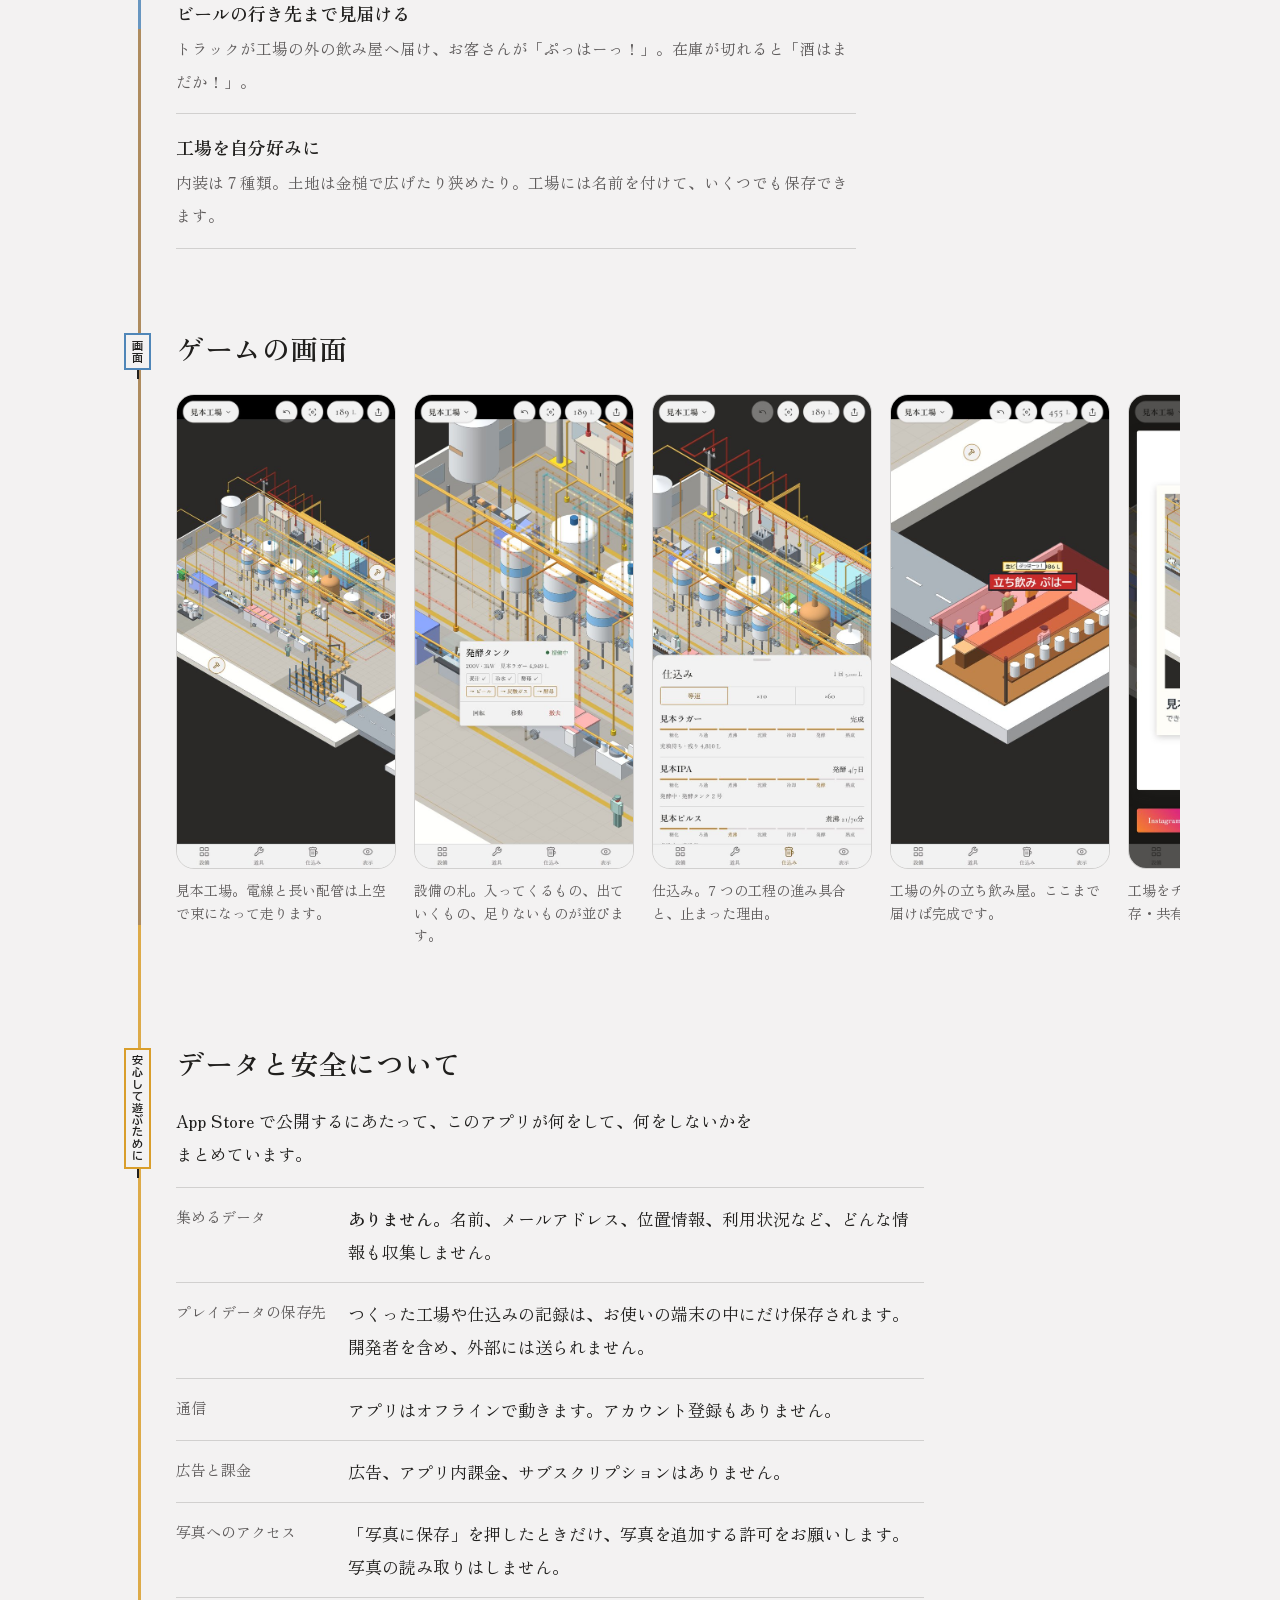
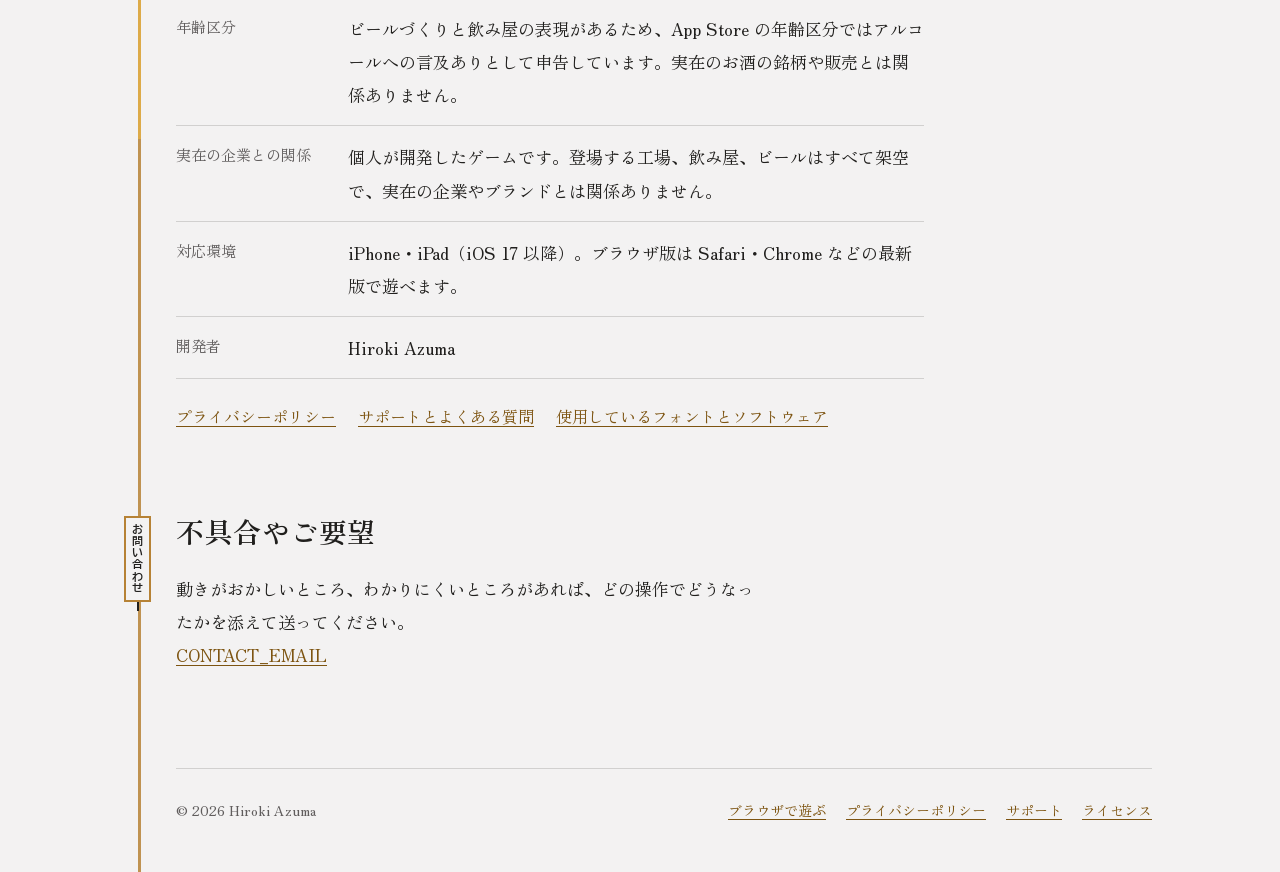
==== commit 02746744: "Update index.html" ====
--- a/index.html
+++ b/index.html
@@ -21,10 +21,10 @@
       <div class="brand"><img src="[data-uri]" alt="" width="56" height="56"><span>iPhone・iPad・ブラウザ</span></div>
       <h1>Your Beer Factory<small>電気と配管からつくるビール工場</small></h1>
       <p class="lead">空っぽの工場に 6.6kV の電気を引き、水と蒸気をつくり、麦汁を煮て発酵させ、瓶に詰めてトラックで飲み屋へ届ける。工場の配線と配管を自分の手でつなぐ、3D の工場づくりゲームです。</p>
-      <div class="cta">
-        <a class="btn solid" href="game.html">ブラウザで遊ぶ</a>
-        <a class="btn" href="#" aria-disabled="true" title="https://apps.apple.com/jp/app/yourbeerfactory/id6821937605">App Store で公開中</a>
-      </div>
+     <div class="cta">
+  <a class="btn" href="https://apps.apple.com/jp/app/yourbeerfactory/id6821937605" target="_blank" rel="noopener">App Store で公開中</a>
+  <a class="btn solid" href="game.html">ブラウザで遊ぶ</a>
+      </div> 
     </div>
     <img class="phone" src="[data-uri]" width="540" height="1173" alt="見本工場の全景。受電設備、仕込み設備、発酵タンク、瓶詰めライン、製品倉庫が並ぶ">
   </header>
